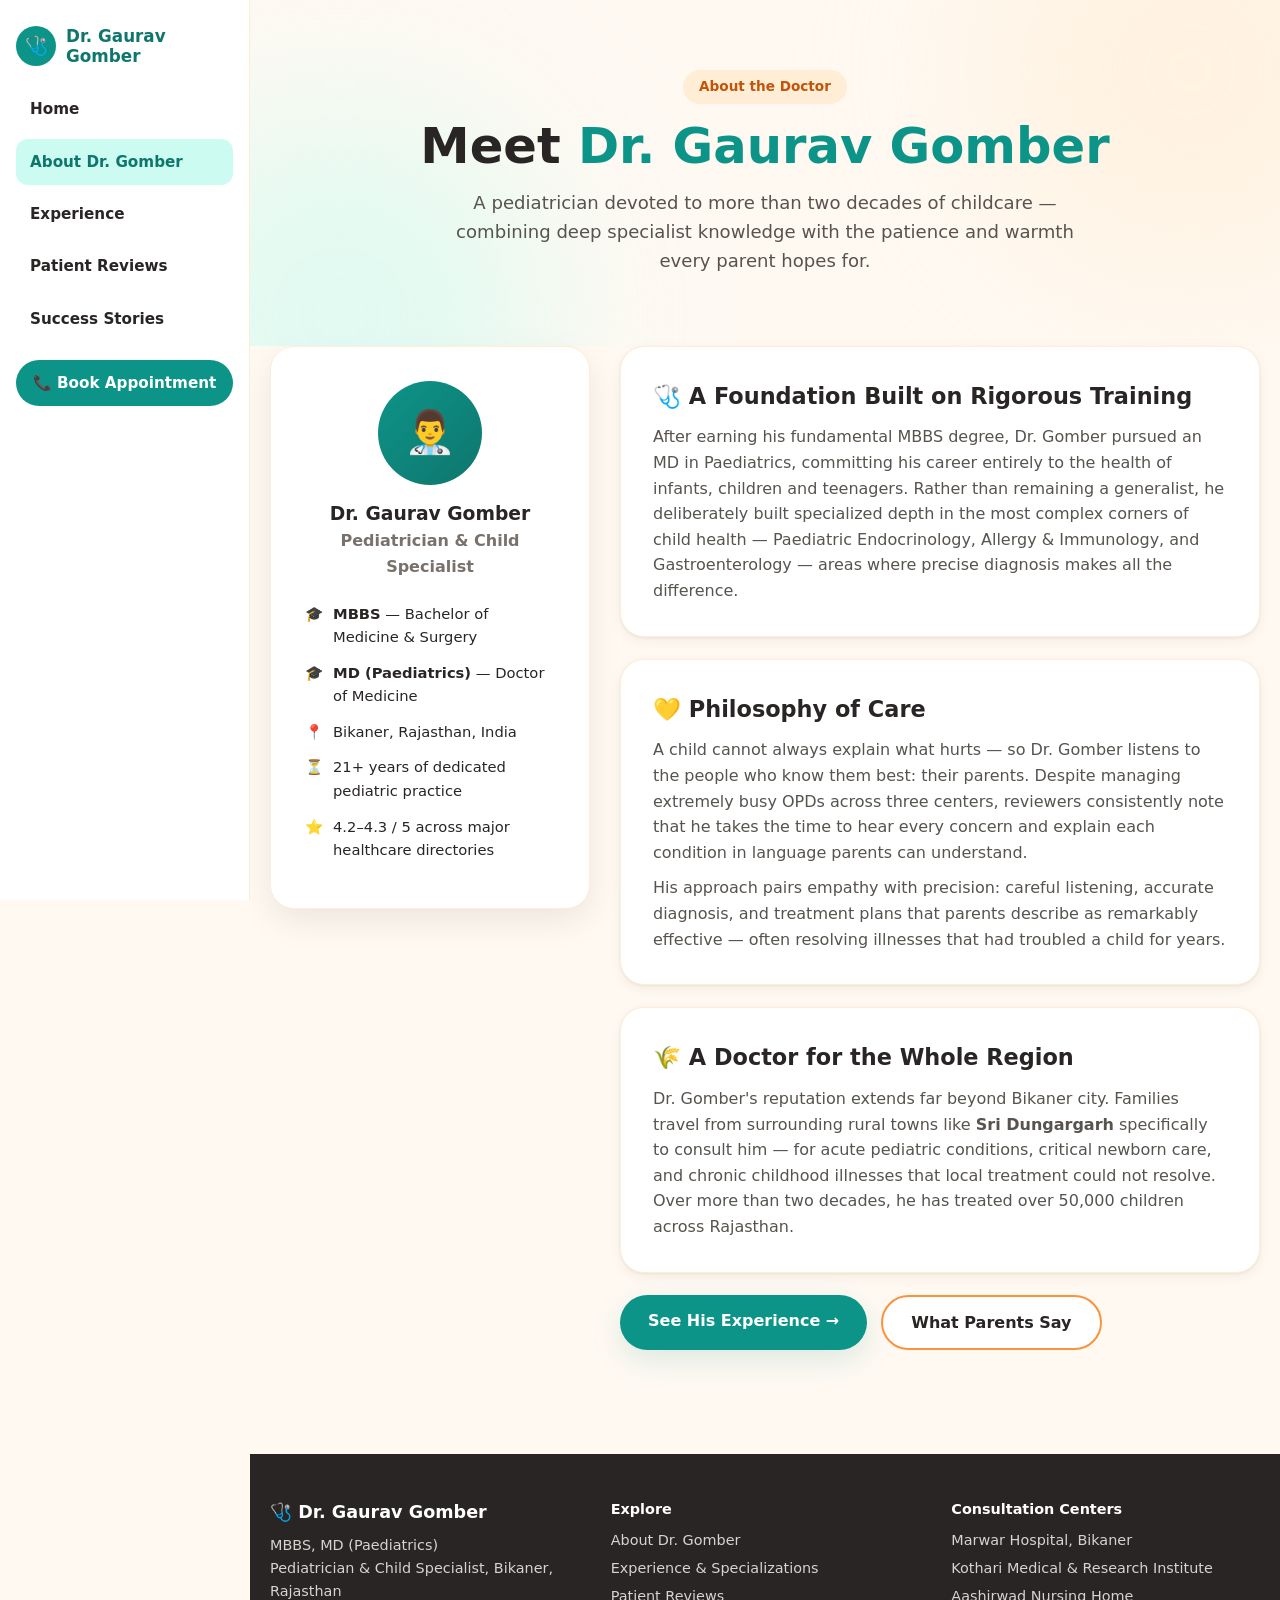
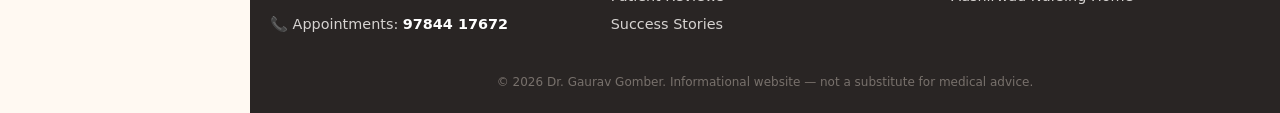
==== about.html @ 045fb01d "Add files via upload" ====
<!DOCTYPE html>
<html lang="en">
<head>
<meta charset="UTF-8">
<meta name="viewport" content="width=device-width, initial-scale=1.0">
<title>About Dr. Gaurav Gomber — MBBS, MD Paediatrics | Bikaner</title>
<meta name="description" content="Learn about Dr. Gaurav Gomber — his medical education, philosophy of care, and why parents across Rajasthan trust him with their children's health.">
<style>
/* ============ Dr. Gaurav Gomber — Warm & Friendly Pediatric Theme ============ */
:root{
  --cream:#FFF9F2; --teal:#0D9488; --teal-dark:#0F766E; --teal-light:#CCFBF1;
  --peach:#FB923C; --peach-light:#FFEDD5; --ink:#292524;
  --stone-4:#A8A29E; --stone-5:#78716C; --stone-6:#57534E;
  --amber:#FBBF24; --border:#FFEDD5; --radius:24px;
  --shadow:0 1px 3px rgba(0,0,0,.06),0 4px 14px rgba(0,0,0,.05);
  --shadow-lg:0 10px 30px rgba(13,148,136,.15);
}
*{margin:0;padding:0;box-sizing:border-box}
html{scroll-behavior:smooth}
body{font-family:'Segoe UI',system-ui,-apple-system,Arial,sans-serif;background:var(--cream);color:var(--ink);line-height:1.6;-webkit-font-smoothing:antialiased}
img{max-width:100%}
a{color:inherit;text-decoration:none}
.container{max-width:1100px;margin:0 auto;padding:0 20px}

/* ---- Left Sidebar Nav ---- */
body{padding-left:250px}
.site-header{position:fixed;top:0;left:0;bottom:0;width:250px;z-index:50;background:#fff;border-right:1px solid var(--border);padding:26px 16px;overflow-y:auto}
.nav{display:flex;flex-direction:column;gap:20px}
.brand{display:flex;align-items:center;gap:10px;font-weight:800;font-size:1.05rem;color:var(--teal-dark);line-height:1.2}
.brand-icon{display:grid;place-items:center;flex:none;width:40px;height:40px;border-radius:50%;background:var(--teal);color:#fff;font-size:1.15rem}
.menu-btn{display:none;background:none;border:none;cursor:pointer;padding:8px;border-radius:10px;font-size:1.4rem;color:var(--ink)}
.menu-btn:hover{background:var(--peach-light)}
.nav-menu{display:flex;flex-direction:column;list-style:none;gap:6px;font-weight:700;font-size:.95rem}
.nav-menu a{display:block;padding:11px 14px;border-radius:12px;color:var(--ink)}
.nav-menu a:hover{background:var(--peach-light);color:var(--teal-dark)}
.nav-menu a[aria-current="page"]{background:var(--teal-light);color:var(--teal-dark)}
.nav-cta{background:var(--teal);color:#fff !important;text-align:center;border-radius:999px !important;margin-top:12px}
.nav-cta:hover{background:var(--teal-dark)}
@media(max-width:820px){
  body{padding-left:0}
  .site-header{position:sticky;top:0;left:auto;right:auto;bottom:auto;width:100%;border-right:0;border-bottom:1px solid var(--border);padding:10px 16px;overflow:visible;background:rgba(255,255,255,.97)}
  .nav{flex-direction:row;flex-wrap:wrap;align-items:center;justify-content:space-between;gap:0}
  .menu-btn{display:block}
  .nav-menu{display:none;width:100%;padding:10px 0}
  .nav-menu.open{display:flex}
}

/* ---- Hero ---- */
.hero{position:relative;overflow:hidden;padding:70px 0}
.hero::before,.hero::after{content:"";position:absolute;width:420px;height:420px;border-radius:50%;filter:blur(90px);opacity:.6;z-index:0}
.hero::before{top:-140px;right:-120px;background:var(--peach-light)}
.hero::after{bottom:-180px;left:-120px;background:var(--teal-light)}
.hero .container{position:relative;z-index:1}
.hero-grid{display:grid;grid-template-columns:1.1fr .9fr;gap:44px;align-items:center}
@media(max-width:820px){.hero-grid{grid-template-columns:1fr}.hero{padding:44px 0}}
.hero h1{font-size:clamp(2rem,5vw,3.1rem);font-weight:900;line-height:1.15;margin:14px 0}
.hero p.lead{font-size:1.13rem;color:var(--stone-6);margin-bottom:28px}
.accent{color:var(--teal)}
.badge{display:inline-block;padding:6px 16px;border-radius:999px;font-weight:700;font-size:.85rem}
.badge-teal{background:var(--teal-light);color:var(--teal-dark)}
.badge-peach{background:var(--peach-light);color:#C2540A}
.center{text-align:center}

/* ---- Buttons ---- */
.btn{display:inline-block;padding:13px 28px;border-radius:999px;font-weight:700;font-size:1rem;cursor:pointer;transition:.2s}
.btn-primary{background:var(--teal);color:#fff;box-shadow:var(--shadow-lg)}
.btn-primary:hover{background:var(--teal-dark)}
.btn-outline{background:#fff;border:2px solid var(--peach);color:var(--ink)}
.btn-outline:hover{background:var(--peach-light)}
.btn-row{display:flex;gap:14px;flex-wrap:wrap}

/* ---- Cards & Grids ---- */
.card{background:#fff;border:1px solid var(--border);border-radius:var(--radius);padding:26px;box-shadow:var(--shadow)}
.card:hover{box-shadow:0 6px 22px rgba(0,0,0,.08)}
.card .icon{font-size:2rem;margin-bottom:10px}
.card h3{font-weight:800;margin-bottom:6px;font-size:1.05rem}
.card p{font-size:.92rem;color:var(--stone-5)}
.grid{display:grid;gap:20px}
.grid-2{grid-template-columns:repeat(2,1fr)}
.grid-3{grid-template-columns:repeat(3,1fr)}
.grid-4{grid-template-columns:repeat(4,1fr)}
@media(max-width:900px){.grid-4{grid-template-columns:repeat(2,1fr)}.grid-3{grid-template-columns:1fr}.grid-2{grid-template-columns:1fr}}
@media(max-width:520px){.grid-4{grid-template-columns:1fr}}

/* ---- Sections ---- */
.section{padding:64px 0}
.section-alt{background:rgba(204,251,241,.4)}
.section h2{font-size:2rem;font-weight:900;text-align:center;margin-bottom:8px}
.section .sub{text-align:center;color:var(--stone-5);font-weight:600;margin-bottom:38px}
.link-more{display:block;text-align:center;margin-top:30px;font-weight:700;color:var(--teal)}
.link-more:hover{text-decoration:underline}

/* ---- Stats ---- */
.stats{display:grid;grid-template-columns:repeat(4,1fr);gap:16px;text-align:center}
@media(max-width:700px){.stats{grid-template-columns:repeat(2,1fr)}}
.stat{background:#fff;border:1px solid var(--border);border-radius:var(--radius);padding:22px;box-shadow:var(--shadow)}
.stat .num{font-size:1.9rem;font-weight:900;color:var(--teal)}
.stat .lbl{font-size:.82rem;font-weight:700;color:var(--stone-5);margin-top:4px}

/* ---- Profile card ---- */
.profile-card{background:#fff;border-radius:var(--radius);border:1px solid var(--border);box-shadow:0 12px 34px rgba(0,0,0,.08);padding:34px}
.avatar{width:104px;height:104px;border-radius:50%;background:linear-gradient(135deg,var(--teal),var(--teal-dark));display:grid;place-items:center;font-size:2.6rem;color:#fff;margin:0 auto 14px}
.profile-card h2,.profile-card h3{text-align:center;font-weight:800}
.profile-sub{text-align:center;color:var(--stone-5);font-weight:600;margin-bottom:22px}
.mini-stats{display:grid;grid-template-columns:repeat(3,1fr);gap:10px;text-align:center}
.mini-stats>div{background:var(--cream);border-radius:16px;padding:12px 6px}
.mini-stats .num{font-size:1.4rem;font-weight:900;color:var(--teal)}
.mini-stats .lbl{font-size:.7rem;font-weight:700;color:var(--stone-5)}
.fact-list{list-style:none;font-size:.92rem}
.fact-list li{display:flex;gap:10px;margin-bottom:12px}

/* ---- Timeline ---- */
.timeline{list-style:none;position:relative;margin-left:18px;border-left:4px solid var(--teal-light)}
.timeline li{position:relative;padding:0 0 36px 34px}
.timeline li:last-child{padding-bottom:0}
.tl-dot{position:absolute;left:-20px;top:0;width:36px;height:36px;border-radius:50%;background:var(--teal);color:#fff;display:grid;place-items:center;font-size:.95rem}
.timeline h3{font-weight:800;font-size:1.1rem;margin-bottom:4px}
.timeline p{color:var(--stone-6);font-size:.95rem}

/* ---- Reviews ---- */
.rating-box{display:inline-block;background:#fff;border:1px solid var(--border);border-radius:var(--radius);box-shadow:0 12px 34px rgba(0,0,0,.08);padding:34px 48px}
.rating-box .big{font-size:3.6rem;font-weight:900;color:var(--teal);line-height:1}
.stars{color:var(--amber);font-size:1.5rem;letter-spacing:3px;margin:8px 0}
.stars .off{color:#D6D3D1}
blockquote.review{background:#fff;border-radius:var(--radius);box-shadow:var(--shadow);padding:24px;display:flex;flex-direction:column;border:1px solid var(--border)}
blockquote.review .stars{font-size:1rem;margin:0 0 8px}
blockquote.review p{font-size:.92rem;color:var(--stone-6);flex:1}
blockquote.review footer{margin-top:14px;font-size:.85rem;font-weight:700;color:var(--stone-5)}
.note{font-size:.75rem;color:var(--stone-4);text-align:center;margin-top:26px}

/* ---- Story cards ---- */
.story{background:#fff;border:1px solid var(--border);border-radius:var(--radius);box-shadow:var(--shadow);overflow:hidden;display:grid;grid-template-columns:1fr 2fr;margin-bottom:28px}
.story.flip{grid-template-columns:2fr 1fr}
@media(max-width:760px){.story,.story.flip{grid-template-columns:1fr}}
.story-visual{display:grid;place-items:center;padding:36px;text-align:center;font-weight:900}
.story-visual .big-icon{font-size:3.6rem;display:block;margin-bottom:8px}
.bg-teal-soft{background:rgba(204,251,241,.65);color:var(--teal-dark)}
.bg-peach-soft{background:var(--peach-light);color:#C2540A}
.story-body{padding:32px}
.story-body h2{font-size:1.5rem;font-weight:900;margin-bottom:12px;text-align:left}
.story-body p{color:var(--stone-6);margin-bottom:14px}
.outcome{background:var(--cream);border-radius:16px;padding:14px 18px;font-size:.9rem;font-weight:700;color:var(--teal-dark);margin-bottom:0}

/* ---- Prose blocks (About) ---- */
.prose-card{background:#fff;border:1px solid var(--border);border-radius:var(--radius);box-shadow:var(--shadow);padding:32px;margin-bottom:22px}
.prose-card h3{font-size:1.4rem;font-weight:900;margin-bottom:10px}
.prose-card p{color:var(--stone-6);margin-bottom:10px}
.prose-card p:last-child{margin-bottom:0}
.about-grid{display:grid;grid-template-columns:1fr 2fr;gap:30px;align-items:start}
@media(max-width:820px){.about-grid{grid-template-columns:1fr}}

/* ---- Footer ---- */
.site-footer{background:var(--ink);color:#D6D3D1;padding:44px 0 20px;margin-top:40px}
.footer-grid{display:grid;grid-template-columns:repeat(3,1fr);gap:32px;font-size:.9rem}
@media(max-width:760px){.footer-grid{grid-template-columns:1fr}}
.site-footer .ft-title{font-weight:800;color:#fff;font-size:1.1rem;margin-bottom:8px}
.site-footer .ft-head{font-weight:700;color:#fff;margin-bottom:8px}
.site-footer ul{list-style:none}
.site-footer li{margin-bottom:5px}
.site-footer a:hover{color:#fff}
.copyright{text-align:center;color:#78716C;font-size:.75rem;margin-top:32px}

</style>
</head>
<body>

<header class="site-header">
  <nav class="nav" aria-label="Main navigation">
    <a href="index.html" class="brand"><span class="brand-icon" aria-hidden="true">🩺</span>Dr. Gaurav Gomber</a>
    <button id="menuBtn" class="menu-btn" aria-label="Toggle menu" aria-expanded="false" aria-controls="navMenu">☰</button>
    <ul id="navMenu" class="nav-menu">
      <li><a href="index.html">Home</a></li>
      <li><a href="about.html" aria-current="page">About Dr. Gomber</a></li>
      <li><a href="experience.html">Experience</a></li>
      <li><a href="reviews.html">Patient Reviews</a></li>
      <li><a href="stories.html">Success Stories</a></li>
      <li><a href="index.html#visit" class="nav-cta">📞 Book Appointment</a></li>
    </ul>
  </nav>
</header>

<section class="hero">
  <div class="container center">
    <span class="badge badge-peach">About the Doctor</span>
    <h1>Meet <span class="accent">Dr. Gaurav Gomber</span></h1>
    <p class="lead" style="max-width:640px;margin:0 auto">A pediatrician devoted to more than two decades of childcare — combining deep specialist knowledge with the patience and warmth every parent hopes for.</p>
  </div>
</section>

<section class="section" style="padding-top:0">
  <div class="container about-grid">
    <aside class="profile-card">
      <div class="avatar" role="img" aria-label="Doctor icon">👨‍⚕️</div>
      <h3>Dr. Gaurav Gomber</h3>
      <p class="profile-sub">Pediatrician & Child Specialist</p>
      <ul class="fact-list">
        <li><span aria-hidden="true">🎓</span><span><strong>MBBS</strong> — Bachelor of Medicine & Surgery</span></li>
        <li><span aria-hidden="true">🎓</span><span><strong>MD (Paediatrics)</strong> — Doctor of Medicine</span></li>
        <li><span aria-hidden="true">📍</span><span>Bikaner, Rajasthan, India</span></li>
        <li><span aria-hidden="true">⏳</span><span>21+ years of dedicated pediatric practice</span></li>
        <li><span aria-hidden="true">⭐</span><span>4.2–4.3 / 5 across major healthcare directories</span></li>
      </ul>
    </aside>

    <div>
      <article class="prose-card">
        <h3>🩺 A Foundation Built on Rigorous Training</h3>
        <p>After earning his fundamental MBBS degree, Dr. Gomber pursued an MD in Paediatrics, committing his career entirely to the health of infants, children and teenagers. Rather than remaining a generalist, he deliberately built specialized depth in the most complex corners of child health — Paediatric Endocrinology, Allergy & Immunology, and Gastroenterology — areas where precise diagnosis makes all the difference.</p>
      </article>

      <article class="prose-card">
        <h3>💛 Philosophy of Care</h3>
        <p>A child cannot always explain what hurts — so Dr. Gomber listens to the people who know them best: their parents. Despite managing extremely busy OPDs across three centers, reviewers consistently note that he takes the time to hear every concern and explain each condition in language parents can understand.</p>
        <p>His approach pairs empathy with precision: careful listening, accurate diagnosis, and treatment plans that parents describe as remarkably effective — often resolving illnesses that had troubled a child for years.</p>
      </article>

      <article class="prose-card">
        <h3>🌾 A Doctor for the Whole Region</h3>
        <p>Dr. Gomber's reputation extends far beyond Bikaner city. Families travel from surrounding rural towns like <strong>Sri Dungargarh</strong> specifically to consult him — for acute pediatric conditions, critical newborn care, and chronic childhood illnesses that local treatment could not resolve. Over more than two decades, he has treated over 50,000 children across Rajasthan.</p>
      </article>

      <div class="btn-row">
        <a href="experience.html" class="btn btn-primary">See His Experience →</a>
        <a href="reviews.html" class="btn btn-outline">What Parents Say</a>
      </div>
    </div>
  </div>
</section>

<footer class="site-footer">
  <div class="container footer-grid">
    <div>
      <p class="ft-title">🩺 Dr. Gaurav Gomber</p>
      <p>MBBS, MD (Paediatrics)<br>Pediatrician & Child Specialist, Bikaner, Rajasthan</p>
      <p style="margin-top:10px">📞 Appointments: <a href="tel:+919784417672" style="color:#fff;font-weight:700">97844 17672</a></p>
    </div>
    <nav aria-label="Footer">
      <p class="ft-head">Explore</p>
      <ul>
        <li><a href="about.html">About Dr. Gomber</a></li>
        <li><a href="experience.html">Experience & Specializations</a></li>
        <li><a href="reviews.html">Patient Reviews</a></li>
        <li><a href="stories.html">Success Stories</a></li>
      </ul>
    </nav>
    <div>
      <p class="ft-head">Consultation Centers</p>
      <ul>
        <li>Marwar Hospital, Bikaner</li>
        <li>Kothari Medical & Research Institute</li>
        <li>Aashirwad Nursing Home</li>
      </ul>
    </div>
  </div>
  <p class="copyright">© 2026 Dr. Gaurav Gomber. Informational website — not a substitute for medical advice.</p>
</footer>

<script>
var btn=document.getElementById('menuBtn'),menu=document.getElementById('navMenu');
btn.addEventListener('click',function(){var open=menu.classList.toggle('open');btn.setAttribute('aria-expanded',open);});
</script>
</body>
</html>
                                                                                                                                                                                                                                                                                                                                                                                                                                                                                                                                                                                                                                                                                                                                                                                                                                                                                                                                                                                                                                                                                                                                                                                                                                                                                                                                                                                                                                                                                                                                                                                                                                                                                                                                                                                                                                                                                                                                                                                                                                                                                                                                                                                                                                                                                                                                                                                                                                                                                                                                                                                                                                                                                                                                                                                                                                                                                                                                                                                                                                
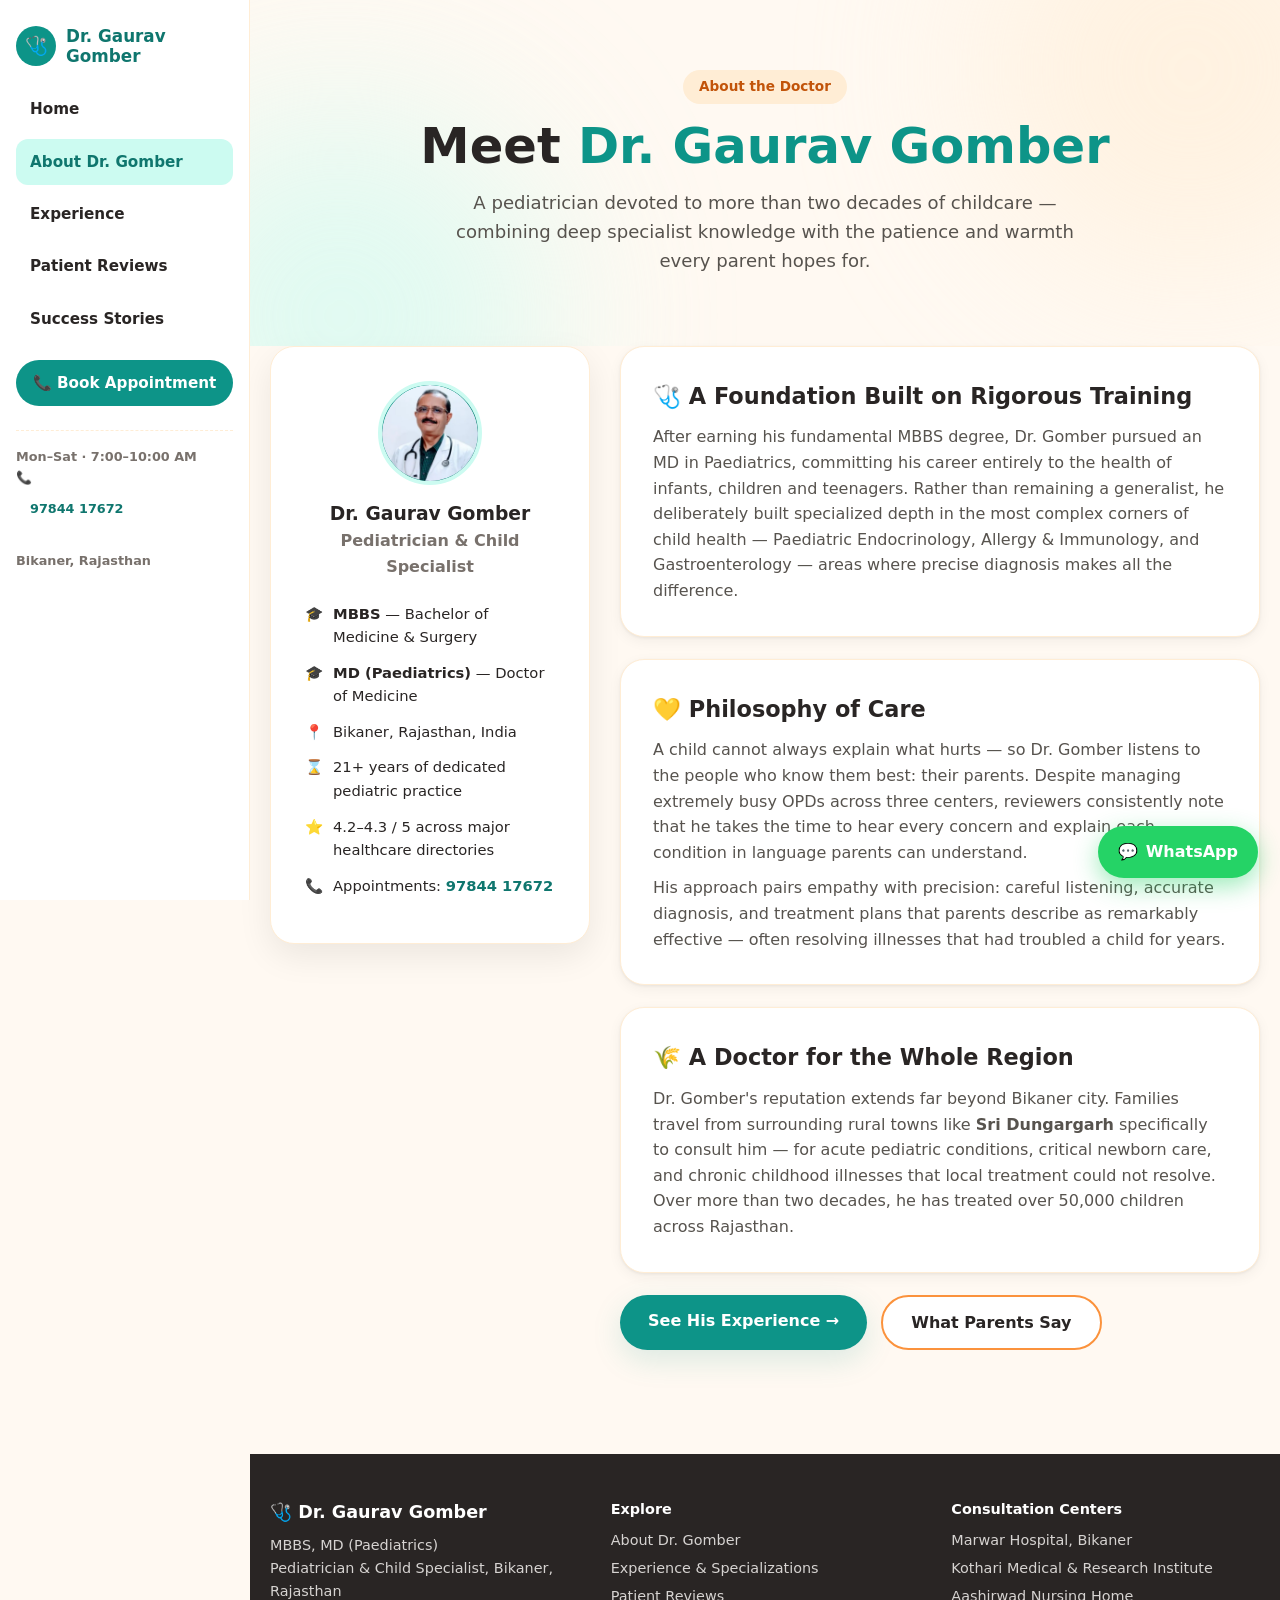
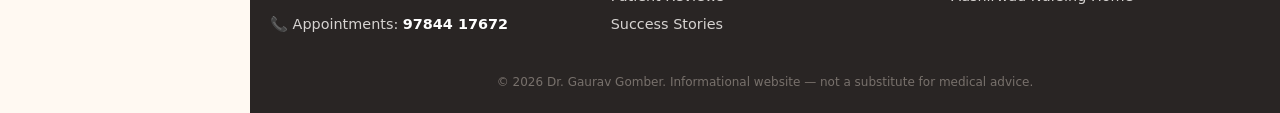
==== commit 01cbd056: "Update site: doctor photo, services, FAQ, booking 7-10 AM" ====
--- a/about.html
+++ b/about.html
@@ -36,6 +36,8 @@
 .nav-menu a[aria-current="page"]{background:var(--teal-light);color:var(--teal-dark)}
 .nav-cta{background:var(--teal);color:#fff !important;text-align:center;border-radius:999px !important;margin-top:12px}
 .nav-cta:hover{background:var(--teal-dark)}
+.sidebar-contact{margin-top:18px;padding-top:16px;border-top:1px dashed var(--border);font-size:.8rem;color:var(--stone-5);font-weight:600}
+.sidebar-contact a{color:var(--teal-dark);font-weight:800}
 @media(max-width:820px){
   body{padding-left:0}
   .site-header{position:sticky;top:0;left:auto;right:auto;bottom:auto;width:100%;border-right:0;border-bottom:1px solid var(--border);padding:10px 16px;overflow:visible;background:rgba(255,255,255,.97)}
@@ -43,6 +45,7 @@
   .menu-btn{display:block}
   .nav-menu{display:none;width:100%;padding:10px 0}
   .nav-menu.open{display:flex}
+  .sidebar-contact{display:none}
 }
 
 /* ---- Hero ---- */
@@ -62,7 +65,7 @@
 .center{text-align:center}
 
 /* ---- Buttons ---- */
-.btn{display:inline-block;padding:13px 28px;border-radius:999px;font-weight:700;font-size:1rem;cursor:pointer;transition:.2s}
+.btn{display:inline-block;padding:13px 28px;border-radius:999px;font-weight:700;font-size:1rem;cursor:pointer;transition:.2s;border:none;font-family:inherit}
 .btn-primary{background:var(--teal);color:#fff;box-shadow:var(--shadow-lg)}
 .btn-primary:hover{background:var(--teal-dark)}
 .btn-outline{background:#fff;border:2px solid var(--peach);color:var(--ink)}
@@ -99,7 +102,8 @@
 
 /* ---- Profile card ---- */
 .profile-card{background:#fff;border-radius:var(--radius);border:1px solid var(--border);box-shadow:0 12px 34px rgba(0,0,0,.08);padding:34px}
-.avatar{width:104px;height:104px;border-radius:50%;background:linear-gradient(135deg,var(--teal),var(--teal-dark));display:grid;place-items:center;font-size:2.6rem;color:#fff;margin:0 auto 14px}
+.avatar{width:104px;height:104px;border-radius:50%;background:linear-gradient(135deg,var(--teal),var(--teal-dark));display:grid;place-items:center;font-size:2.6rem;color:#fff;margin:0 auto 14px;overflow:hidden;border:4px solid var(--teal-light)}
+.avatar img{width:100%;height:100%;object-fit:cover;border-radius:50%}
 .profile-card h2,.profile-card h3{text-align:center;font-weight:800}
 .profile-sub{text-align:center;color:var(--stone-5);font-weight:600;margin-bottom:22px}
 .mini-stats{display:grid;grid-template-columns:repeat(3,1fr);gap:10px;text-align:center}
@@ -141,7 +145,7 @@
 .story-body p{color:var(--stone-6);margin-bottom:14px}
 .outcome{background:var(--cream);border-radius:16px;padding:14px 18px;font-size:.9rem;font-weight:700;color:var(--teal-dark);margin-bottom:0}
 
-/* ---- Prose blocks (About) ---- */
+/* ---- Prose blocks ---- */
 .prose-card{background:#fff;border:1px solid var(--border);border-radius:var(--radius);box-shadow:var(--shadow);padding:32px;margin-bottom:22px}
 .prose-card h3{font-size:1.4rem;font-weight:900;margin-bottom:10px}
 .prose-card p{color:var(--stone-6);margin-bottom:10px}
@@ -160,21 +164,66 @@
 .site-footer a:hover{color:#fff}
 .copyright{text-align:center;color:#78716C;font-size:.75rem;margin-top:32px}
 
+/* ---- Booking ---- */
+.booking-box{background:#fff;border:1px solid var(--border);border-radius:var(--radius);box-shadow:var(--shadow);padding:32px;max-width:780px;margin:0 auto}
+.booking-box h3{font-size:1.3rem;font-weight:900;margin-bottom:18px}
+.form-grid{display:grid;grid-template-columns:1fr 1fr;gap:16px}
+@media(max-width:600px){.form-grid{grid-template-columns:1fr}}
+.form-grid label{font-weight:700;font-size:.85rem;color:var(--stone-6);display:flex;flex-direction:column;gap:6px}
+.form-grid input,.form-grid select{padding:11px 14px;border:2px solid var(--border);border-radius:12px;font:inherit;background:var(--cream)}
+.form-grid input:focus,.form-grid select:focus{outline:none;border-color:var(--teal)}
+.slot-label{font-weight:700;font-size:.85rem;color:var(--stone-6);margin:18px 0 8px}
+.slot-chips{display:flex;flex-wrap:wrap;gap:10px}
+.chip{padding:9px 18px;border-radius:999px;border:2px solid var(--teal-light);background:#fff;font-weight:700;cursor:pointer;font-family:inherit;font-size:.9rem}
+.chip:hover{border-color:var(--teal)}
+.chip.on{background:var(--teal);border-color:var(--teal);color:#fff}
+.slot-times{margin-top:10px;background:var(--cream);border-radius:12px;padding:10px;font-size:.85rem}
+
+/* ---- Floating WhatsApp ---- */
+.fab-wa{position:fixed;right:22px;bottom:22px;z-index:60;display:flex;align-items:center;gap:8px;background:#25D366;color:#fff;font-weight:800;padding:13px 20px;border-radius:999px;box-shadow:0 8px 24px rgba(37,211,102,.45);transition:.2s}
+.fab-wa:hover{transform:scale(1.06)}
+@media(max-width:600px){.fab-wa span{display:none}.fab-wa{padding:14px}}
+
+/* ---- FAQ ---- */
+.faq{max-width:760px;margin:0 auto}
+.faq details{background:#fff;border:1px solid var(--border);border-radius:18px;padding:18px 22px;margin-bottom:12px;box-shadow:var(--shadow)}
+.faq summary{font-weight:800;cursor:pointer;list-style:none;display:flex;justify-content:space-between;align-items:center;gap:10px}
+.faq summary::after{content:"+";font-size:1.4rem;color:var(--teal);font-weight:900}
+.faq details[open] summary::after{content:"\2212"}
+.faq details p{margin-top:10px;color:var(--stone-6);font-size:.95rem}
+
+/* ---- Guide cards ---- */
+.alert-card{background:#FFF5F5;border:1px solid #FECACA;border-radius:var(--radius);padding:26px}
+.alert-card h3{color:#B91C1C;font-weight:900;margin-bottom:10px}
+.alert-card ul,.tip-card ul{list-style:none;font-size:.93rem;color:var(--stone-6)}
+.alert-card li{padding:6px 0;border-bottom:1px dashed #FECACA}
+.alert-card li:last-child{border:0}
+.tip-card{background:#F0FDFA;border:1px solid var(--teal-light);border-radius:var(--radius);padding:26px}
+.tip-card h3{color:var(--teal-dark);font-weight:900;margin-bottom:10px}
+.tip-card li{padding:6px 0;border-bottom:1px dashed var(--teal-light)}
+.tip-card li:last-child{border:0}
+
+/* ---- Reveal animation ---- */
+@media(prefers-reduced-motion:no-preference){
+.reveal{opacity:0;transform:translateY(22px);transition:opacity .6s ease,transform .6s ease}
+.reveal.in{opacity:1;transform:none}
+}
 </style>
 </head>
 <body>
 
 <header class="site-header">
   <nav class="nav" aria-label="Main navigation">
-    <a href="index.html" class="brand"><span class="brand-icon" aria-hidden="true">🩺</span>Dr. Gaurav Gomber</a>
-    <button id="menuBtn" class="menu-btn" aria-label="Toggle menu" aria-expanded="false" aria-controls="navMenu">☰</button>
+    <a href="index.html" class="brand"><span class="brand-icon" aria-hidden="true">&#129658;</span>Dr. Gaurav Gomber</a>
+    <button id="menuBtn" class="menu-btn" aria-label="Toggle menu" aria-expanded="false" aria-controls="navMenu">&#9776;</button>
     <ul id="navMenu" class="nav-menu">
       <li><a href="index.html">Home</a></li>
       <li><a href="about.html" aria-current="page">About Dr. Gomber</a></li>
       <li><a href="experience.html">Experience</a></li>
       <li><a href="reviews.html">Patient Reviews</a></li>
       <li><a href="stories.html">Success Stories</a></li>
-      <li><a href="index.html#visit" class="nav-cta">📞 Book Appointment</a></li>
+      <li><a href="index.html#visit" class="nav-cta">&#128222; Book Appointment</a></li>
+      <li class="sidebar-contact">Mon&ndash;Sat &middot; 7:00&ndash;10:00 AM<br>&#128222; <a href="tel:+919784417672">97844 17672</a><br>Bikaner, Rajasthan</li>
     </ul>
   </nav>
 </header>
@@ -183,56 +232,58 @@
   <div class="container center">
     <span class="badge badge-peach">About the Doctor</span>
     <h1>Meet <span class="accent">Dr. Gaurav Gomber</span></h1>
-    <p class="lead" style="max-width:640px;margin:0 auto">A pediatrician devoted to more than two decades of childcare — combining deep specialist knowledge with the patience and warmth every parent hopes for.</p>
+    <p class="lead" style="max-width:640px;margin:0 auto">A pediatrician devoted to more than two decades of childcare &mdash; combining deep specialist knowledge with the patience and warmth every parent hopes for.</p>
   </div>
 </section>
 
 <section class="section" style="padding-top:0">
   <div class="container about-grid">
     <aside class="profile-card">
-      <div class="avatar" role="img" aria-label="Doctor icon">👨‍⚕️</div>
+      <div class="avatar"><img src="image.jpg" alt="Dr. Gaurav Gomber" onerror="this.style.display='none';this.parentNode.innerHTML='&#128104;&#8205;&#9877;&#65039;'"></div>
       <h3>Dr. Gaurav Gomber</h3>
       <p class="profile-sub">Pediatrician & Child Specialist</p>
       <ul class="fact-list">
-        <li><span aria-hidden="true">🎓</span><span><strong>MBBS</strong> — Bachelor of Medicine & Surgery</span></li>
-        <li><span aria-hidden="true">🎓</span><span><strong>MD (Paediatrics)</strong> — Doctor of Medicine</span></li>
-        <li><span aria-hidden="true">📍</span><span>Bikaner, Rajasthan, India</span></li>
-        <li><span aria-hidden="true">⏳</span><span>21+ years of dedicated pediatric practice</span></li>
-        <li><span aria-hidden="true">⭐</span><span>4.2–4.3 / 5 across major healthcare directories</span></li>
+        <li><span aria-hidden="true">&#127891;</span><span><strong>MBBS</strong> &mdash; Bachelor of Medicine & Surgery</span></li>
+        <li><span aria-hidden="true">&#127891;</span><span><strong>MD (Paediatrics)</strong> &mdash; Doctor of Medicine</span></li>
+        <li><span aria-hidden="true">&#128205;</span><span>Bikaner, Rajasthan, India</span></li>
+        <li><span aria-hidden="true">&#8987;</span><span>21+ years of dedicated pediatric practice</span></li>
+        <li><span aria-hidden="true">&#11088;</span><span>4.2&ndash;4.3 / 5 across major healthcare directories</span></li>
+        <li><span aria-hidden="true">&#128222;</span><span>Appointments: <a href="tel:+919784417672" style="color:var(--teal-dark);font-weight:800">97844 17672</a></span></li>
       </ul>
     </aside>
 
     <div>
       <article class="prose-card">
-        <h3>🩺 A Foundation Built on Rigorous Training</h3>
-        <p>After earning his fundamental MBBS degree, Dr. Gomber pursued an MD in Paediatrics, committing his career entirely to the health of infants, children and teenagers. Rather than remaining a generalist, he deliberately built specialized depth in the most complex corners of child health — Paediatric Endocrinology, Allergy & Immunology, and Gastroenterology — areas where precise diagnosis makes all the difference.</p>
+        <h3>&#129658; A Foundation Built on Rigorous Training</h3>
+        <p>After earning his fundamental MBBS degree, Dr. Gomber pursued an MD in Paediatrics, committing his career entirely to the health of infants, children and teenagers. Rather than remaining a generalist, he deliberately built specialized depth in the most complex corners of child health &mdash; Paediatric Endocrinology, Allergy & Immunology, and Gastroenterology &mdash; areas where precise diagnosis makes all the difference.</p>
       </article>
 
       <article class="prose-card">
-        <h3>💛 Philosophy of Care</h3>
-        <p>A child cannot always explain what hurts — so Dr. Gomber listens to the people who know them best: their parents. Despite managing extremely busy OPDs across three centers, reviewers consistently note that he takes the time to hear every concern and explain each condition in language parents can understand.</p>
-        <p>His approach pairs empathy with precision: careful listening, accurate diagnosis, and treatment plans that parents describe as remarkably effective — often resolving illnesses that had troubled a child for years.</p>
+        <h3>&#128155; Philosophy of Care</h3>
+        <p>A child cannot always explain what hurts &mdash; so Dr. Gomber listens to the people who know them best: their parents. Despite managing extremely busy OPDs across three centers, reviewers consistently note that he takes the time to hear every concern and explain each condition in language parents can understand.</p>
+        <p>His approach pairs empathy with precision: careful listening, accurate diagnosis, and treatment plans that parents describe as remarkably effective &mdash; often resolving illnesses that had troubled a child for years.</p>
       </article>
 
       <article class="prose-card">
-        <h3>🌾 A Doctor for the Whole Region</h3>
-        <p>Dr. Gomber's reputation extends far beyond Bikaner city. Families travel from surrounding rural towns like <strong>Sri Dungargarh</strong> specifically to consult him — for acute pediatric conditions, critical newborn care, and chronic childhood illnesses that local treatment could not resolve. Over more than two decades, he has treated over 50,000 children across Rajasthan.</p>
+        <h3>&#127806; A Doctor for the Whole Region</h3>
+        <p>Dr. Gomber's reputation extends far beyond Bikaner city. Families travel from surrounding rural towns like <strong>Sri Dungargarh</strong> specifically to consult him &mdash; for acute pediatric conditions, critical newborn care, and chronic childhood illnesses that local treatment could not resolve. Over more than two decades, he has treated over 50,000 children across Rajasthan.</p>
       </article>
 
       <div class="btn-row">
-        <a href="experience.html" class="btn btn-primary">See His Experience →</a>
+        <a href="experience.html" class="btn btn-primary">See His Experience &rarr;</a>
         <a href="reviews.html" class="btn btn-outline">What Parents Say</a>
       </div>
     </div>
   </div>
 </section>
 
+<a class="fab-wa" href="https://wa.me/919784417672?text=Namaste%2C%20I%20want%20to%20consult%20Dr.%20Gaurav%20Gomber" target="_blank" rel="noopener" aria-label="Chat on WhatsApp">&#128172;<span>WhatsApp</span></a>
 <footer class="site-footer">
   <div class="container footer-grid">
     <div>
-      <p class="ft-title">🩺 Dr. Gaurav Gomber</p>
+      <p class="ft-title">&#129658; Dr. Gaurav Gomber</p>
       <p>MBBS, MD (Paediatrics)<br>Pediatrician & Child Specialist, Bikaner, Rajasthan</p>
-      <p style="margin-top:10px">📞 Appointments: <a href="tel:+919784417672" style="color:#fff;font-weight:700">97844 17672</a></p>
+      <p style="margin-top:10px">&#128222; Appointments: <a href="tel:+919784417672" style="color:#fff;font-weight:700">97844 17672</a></p>
     </div>
     <nav aria-label="Footer">
       <p class="ft-head">Explore</p>
@@ -252,13 +303,19 @@
       </ul>
     </div>
   </div>
-  <p class="copyright">© 2026 Dr. Gaurav Gomber. Informational website — not a substitute for medical advice.</p>
+  <p class="copyright">&copy; 2026 Dr. Gaurav Gomber. Informational website &mdash; not a substitute for medical advice.</p>
 </footer>
 
 <script>
 var btn=document.getElementById('menuBtn'),menu=document.getElementById('navMenu');
 btn.addEventListener('click',function(){var open=menu.classList.toggle('open');btn.setAttribute('aria-expanded',open);});
+(function(){
+  var els=document.querySelectorAll('.card,.stat,.prose-card,.story,blockquote.review,.profile-card');
+  if(!('IntersectionObserver' in window))return;
+  var io=new IntersectionObserver(function(es){es.forEach(function(e){if(e.isIntersecting){e.target.classList.add('in');io.unobserve(e.target)}})},{threshold:.12});
+  els.forEach(function(el){el.classList.add('reveal');io.observe(el)});
+})();
 </script>
+
 </body>
-</html>
-                                                                                                                                                                                                                                                                                                                                                                                                                                                                                                                                                                                                                                                                                                                                                                                                                                                                                                                                                                                                                                                                                                                                                                                                                                                                                                                                                                                                                                                                                                                                                                                                                                                                                                                                                                                                                                                                                                                                                                                                                                                                                                                                                                                                                                                                                                                                                                                                                                                                                                                                                                                                                                                                                                                                                                                                                                                                                                                                                                                                                                +</html>
